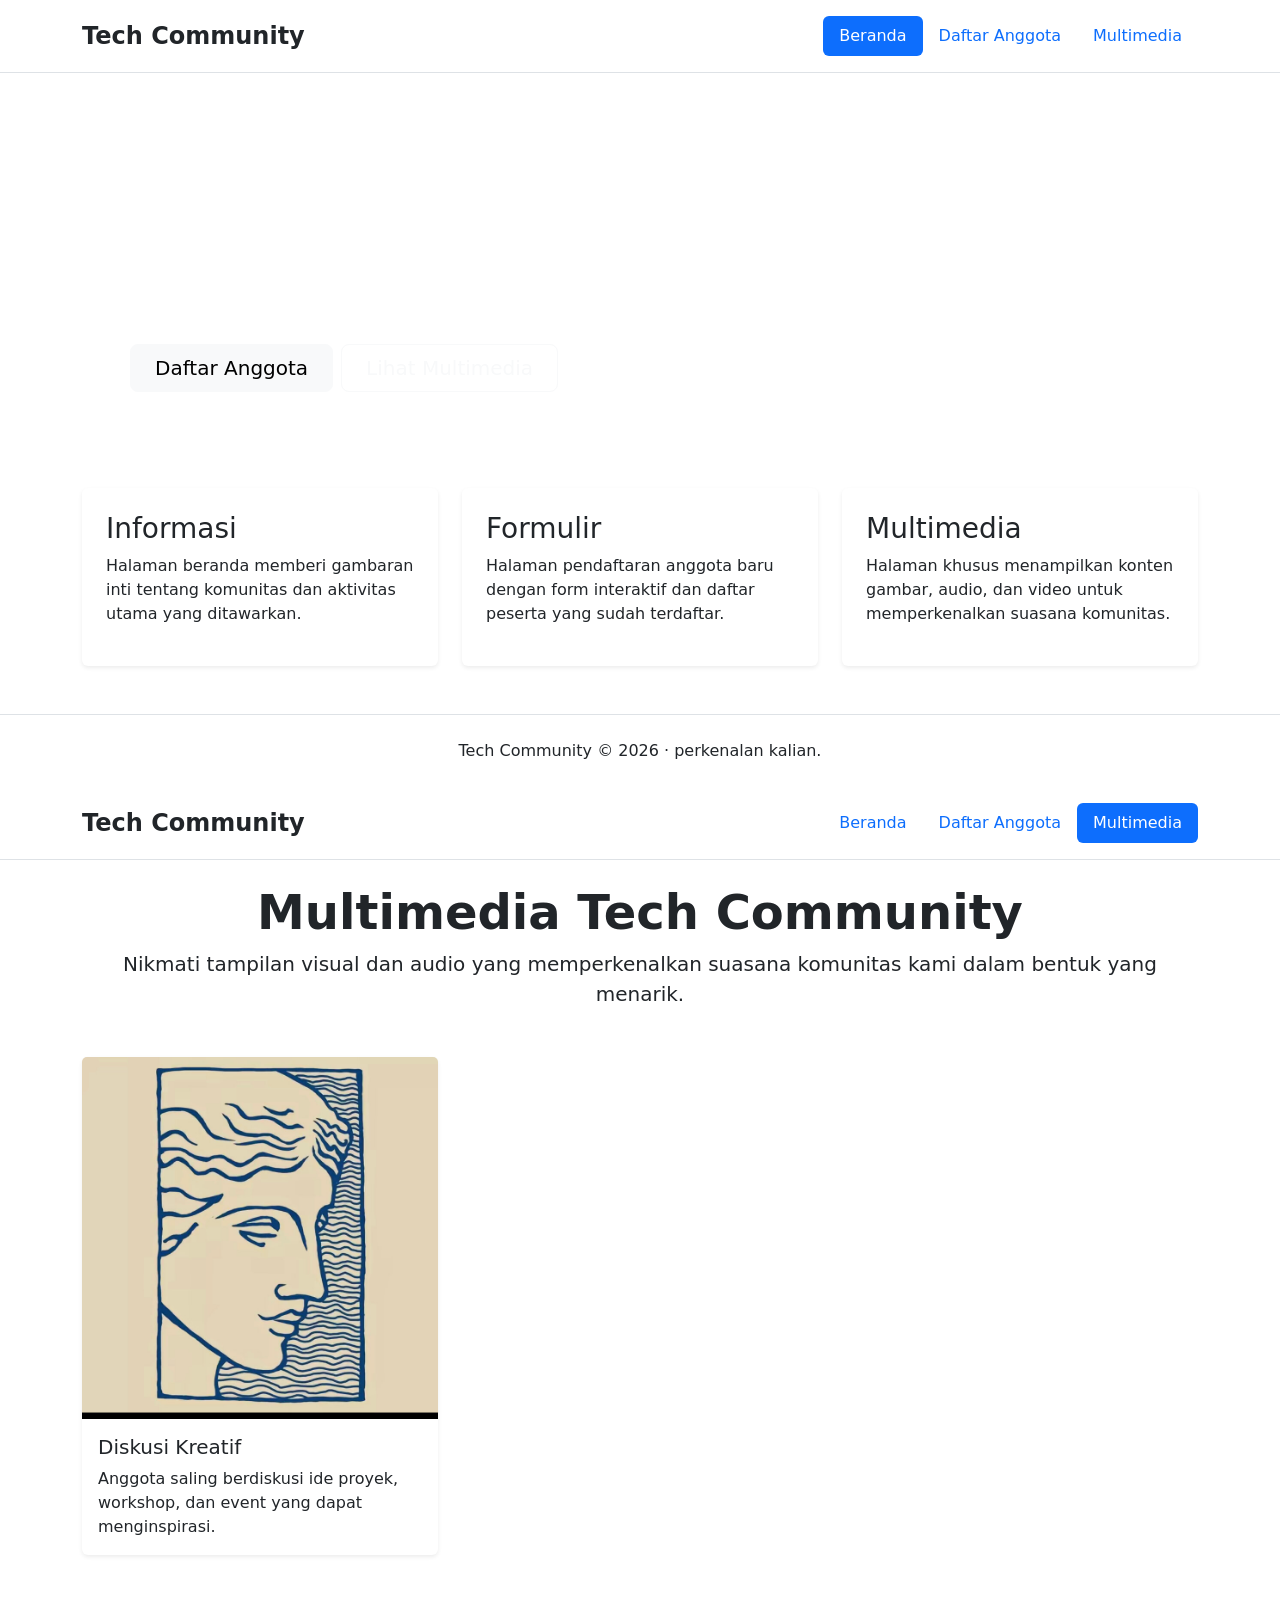
==== index.html @ eb9ea6c2 "first commit" ====
<!DOCTYPE html>
<html lang="id">
<head>
  <meta charset="UTF-8" />
  <meta name="viewport" content="width=device-width, initial-scale=1.0" />
  <title>Tech Community</title>
  <link href="https://cdn.jsdelivr.net/npm/bootstrap@5.3.2/dist/css/bootstrap.min.css" rel="stylesheet" />
  <link rel="stylesheet" href="style.css" />
</head>
<body>
  <header class="site-header py-3 mb-4 border-bottom">
    <div class="container d-flex flex-wrap justify-content-between align-items-center">
      <a href="./index.html" class="d-flex align-items-center mb-2 mb-lg-0 text-dark text-decoration-none">
        <span class="fs-4 fw-bold">Tech Community</span>
      </a>
      <nav class="nav nav-pills">
        <a class="nav-link active" aria-current="page" href="./index.html">Beranda</a>
        <a class="nav-link" href="./form.html">Daftar Anggota</a>
        <a class="nav-link" href="./multimedia.html">Multimedia</a>
      </nav>
    </div>
  </header>
  <main class="container mb-5">
    <section class="hero-section p-5 rounded-4 text-white mb-5">
      <div class="row align-items-center">
        <div class="col-lg-7">
          <h1 class="display-5 fw-bold">Selamat Datang di Tech Community</h1>
          <p class="lead">Komunitas untuk mahasiswa yang ingin belajar, berkolaborasi, dan mengembangkan keterampilan.</p>
          <div class="d-grid gap-2 d-md-flex justify-content-md-start">
            <a class="btn btn-light btn-lg px-4" href="./form.html">Daftar Anggota</a>
            <a class="btn btn-outline-light btn-lg px-4" href="./multimedia.html">Lihat Multimedia</a>
          </div>
        </div>
        <div class="col-lg-5 mt-4 mt-lg-0">
          <div class="feature-box p-4 bg-white bg-opacity-10 rounded-4">
            <h2 class="h4">Mengapa Bergabung?</h2>
            <ul class="list-unstyled mt-3">
              <li>• Workshop rutin dan sesi sharing</li>
              <li>• Project team dan portofolio bersama</li>
              <li>• Komunitas supportive untuk mahasiswa IT</li>
            </ul>
          </div>
        </div>
      </div>
    </section>

    <section class="row g-4">
      <div class="col-lg-4">
        <div class="card shadow-sm border-0 feature-card p-4">
          <h3>Informasi</h3>
          <p>Halaman beranda memberi gambaran inti tentang komunitas dan aktivitas utama yang ditawarkan.</p>
        </div>
      </div>
      <div class="col-lg-4">
        <div class="card shadow-sm border-0 feature-card p-4">
          <h3>Formulir</h3>
          <p>Halaman pendaftaran anggota baru dengan form interaktif dan daftar peserta yang sudah terdaftar.</p>
        </div>
      </div>
      <div class="col-lg-4">
        <div class="card shadow-sm border-0 feature-card p-4">
          <h3>Multimedia</h3>
          <p>Halaman khusus menampilkan konten gambar, audio, dan video untuk memperkenalkan suasana komunitas.</p>
        </div>
      </div>
    </section>
  </main>

  <footer class="text-center py-4 border-top bg-white">
    <div class="container">
      <p class="mb-0">Tech Community &copy; 2026 · perkenalan kalian.</p>
    </div>
  </footer>
</body>
</html>

<!DOCTYPE html>
<html lang="id">
<head>
  <meta charset="UTF-8" />
  <meta name="viewport" content="width=device-width, initial-scale=1.0" />
  <title>Multimedia Tech Community</title>
  <link href="https://cdn.jsdelivr.net/npm/bootstrap@5.3.2/dist/css/bootstrap.min.css" rel="stylesheet" />
  <link rel="stylesheet" href="style.css" />
</head>
<body>
  <header class="site-header py-3 mb-4 border-bottom">
    <div class="container d-flex flex-wrap justify-content-between align-items-center">
      <a href="./index.html" class="d-flex align-items-center mb-2 mb-lg-0 text-dark text-decoration-none">
        <span class="fs-4 fw-bold">Tech Community</span>
      </a>
      <nav class="nav nav-pills">
        <a class="nav-link" href="./index.html">Beranda</a>
        <a class="nav-link" href="./form.html">Daftar Anggota</a>
        <a class="nav-link active" aria-current="page" href="./multimedia.html">Multimedia</a>
      </nav>
    </div>
  </header>
  <main class="container mb-5">
    <section class="text-center mb-5">
      <h1 class="display-5 fw-semibold">Multimedia Tech Community</h1>
      <p class="lead">Nikmati tampilan visual dan audio yang memperkenalkan suasana komunitas kami dalam bentuk yang menarik.</p>
    </section>

    <section class="row g-4 mb-5">
      <div class="col-lg-4">
        <div class="card multimedia-card shadow-sm border-0">
          <img src="IMG_3266 - Copy.jpg" class="card-img-top" alt="Diskusi tim" />
          <div class="card-body">
            <h5 class="card-title">Diskusi Kreatif</h5>
            <p class="card-text">Anggota saling berdiskusi ide proyek, workshop, dan event yang dapat menginspirasi.</p>
          </div>
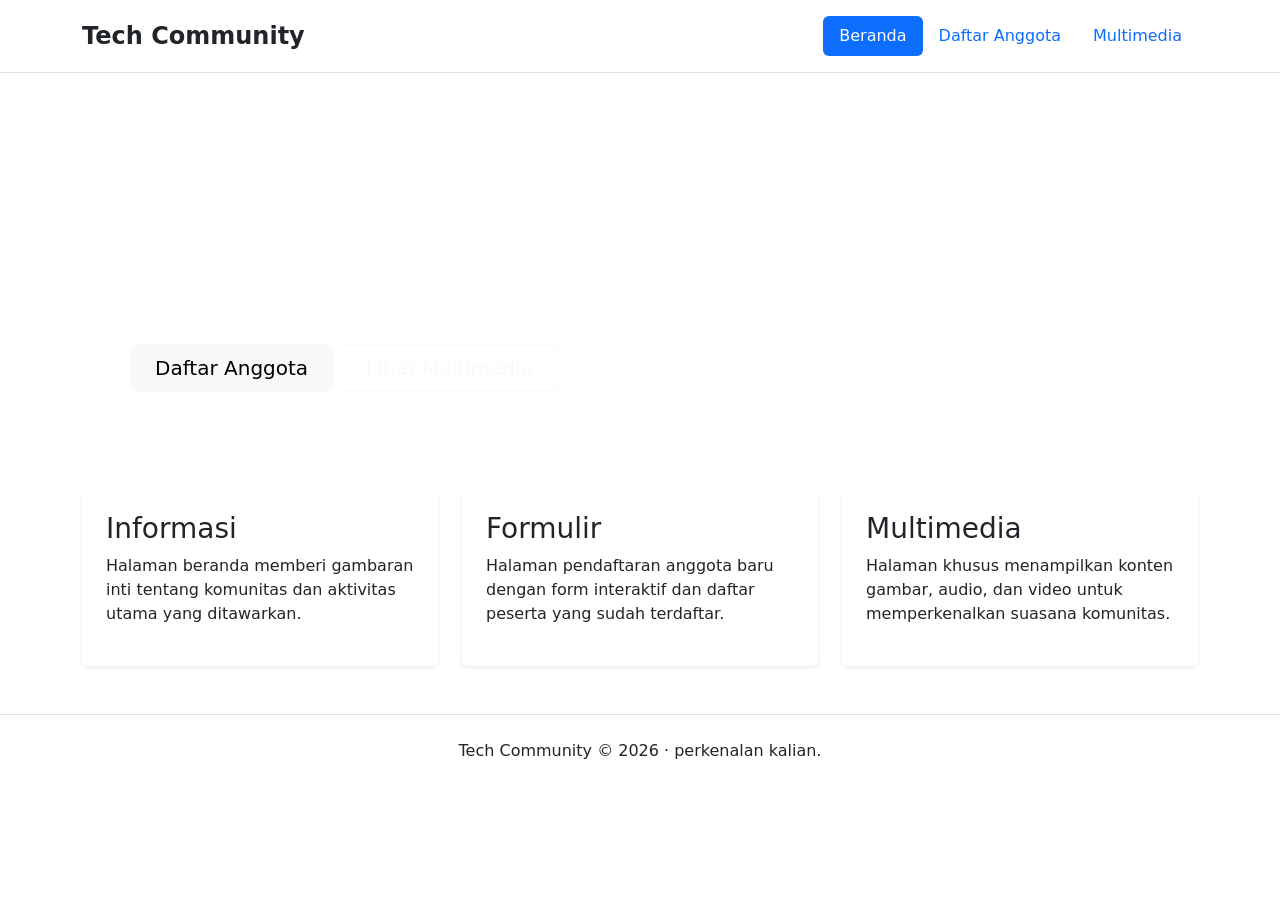
==== commit 04924a50: "klass library" ====
--- a/index.html
+++ b/index.html
@@ -73,40 +73,3 @@
   </footer>
 </body>
 </html>
-
-<!DOCTYPE html>
-<html lang="id">
-<head>
-  <meta charset="UTF-8" />
-  <meta name="viewport" content="width=device-width, initial-scale=1.0" />
-  <title>Multimedia Tech Community</title>
-  <link href="https://cdn.jsdelivr.net/npm/bootstrap@5.3.2/dist/css/bootstrap.min.css" rel="stylesheet" />
-  <link rel="stylesheet" href="style.css" />
-</head>
-<body>
-  <header class="site-header py-3 mb-4 border-bottom">
-    <div class="container d-flex flex-wrap justify-content-between align-items-center">
-      <a href="./index.html" class="d-flex align-items-center mb-2 mb-lg-0 text-dark text-decoration-none">
-        <span class="fs-4 fw-bold">Tech Community</span>
-      </a>
-      <nav class="nav nav-pills">
-        <a class="nav-link" href="./index.html">Beranda</a>
-        <a class="nav-link" href="./form.html">Daftar Anggota</a>
-        <a class="nav-link active" aria-current="page" href="./multimedia.html">Multimedia</a>
-      </nav>
-    </div>
-  </header>
-  <main class="container mb-5">
-    <section class="text-center mb-5">
-      <h1 class="display-5 fw-semibold">Multimedia Tech Community</h1>
-      <p class="lead">Nikmati tampilan visual dan audio yang memperkenalkan suasana komunitas kami dalam bentuk yang menarik.</p>
-    </section>
-
-    <section class="row g-4 mb-5">
-      <div class="col-lg-4">
-        <div class="card multimedia-card shadow-sm border-0">
-          <img src="IMG_3266 - Copy.jpg" class="card-img-top" alt="Diskusi tim" />
-          <div class="card-body">
-            <h5 class="card-title">Diskusi Kreatif</h5>
-            <p class="card-text">Anggota saling berdiskusi ide proyek, workshop, dan event yang dapat menginspirasi.</p>
-          </div>    
